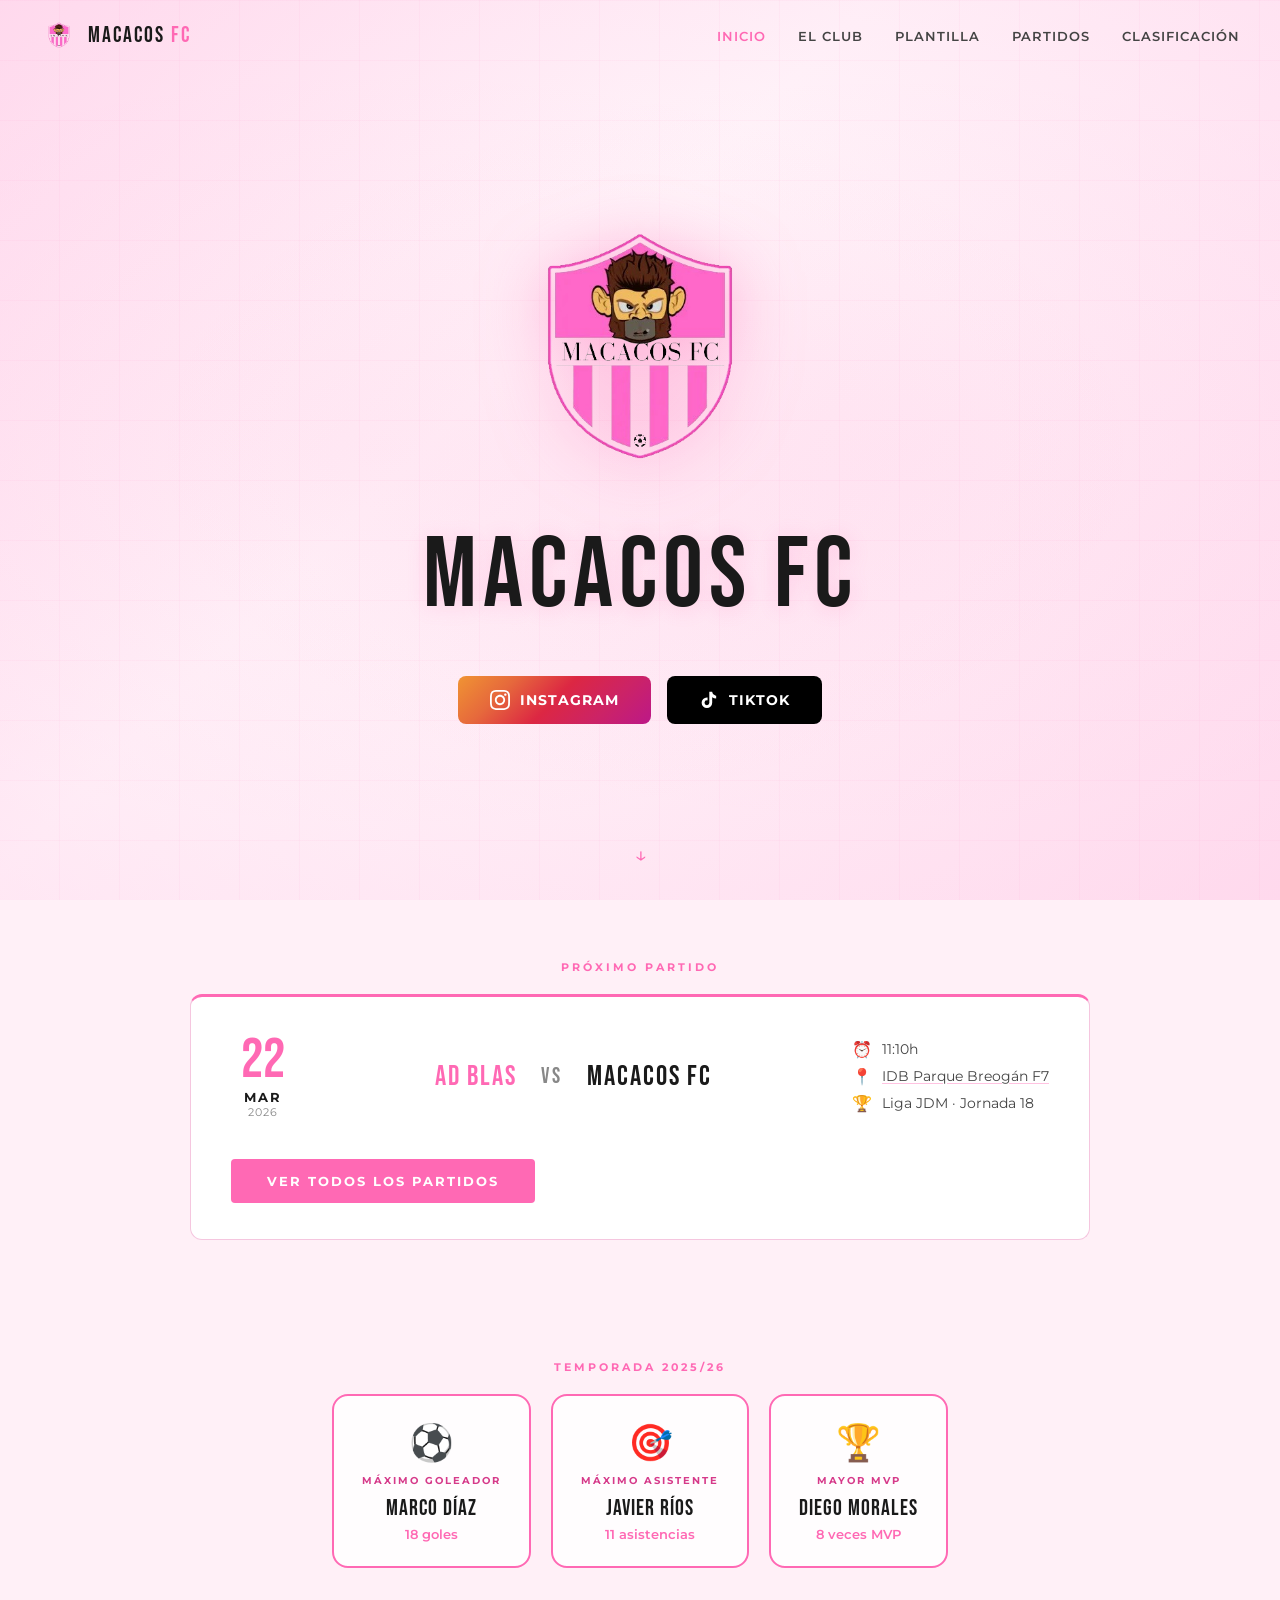
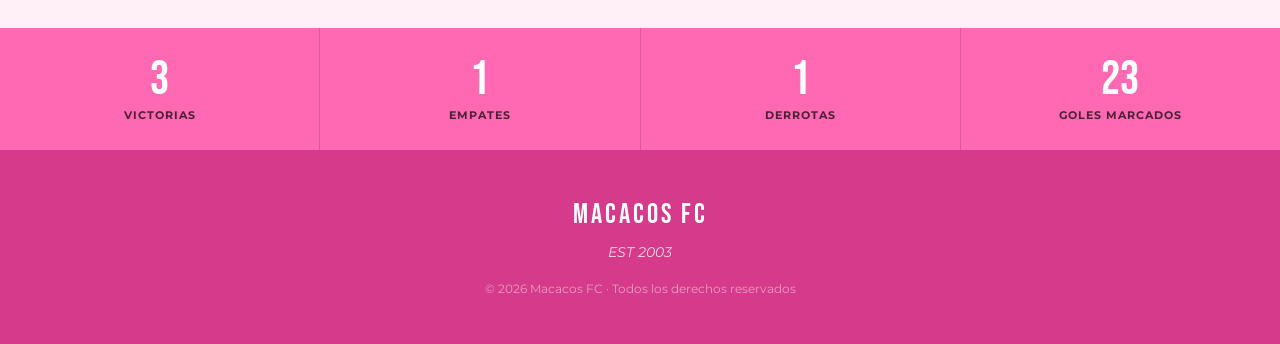
==== index.html @ 164810e3 "Add files via upload" ====
<!DOCTYPE html>
<html lang="es">
<head>
  <meta charset="UTF-8" />
  <meta name="viewport" content="width=device-width, initial-scale=1.0" />
  <title>Macacos FC</title>
  <link rel="icon" type="image/png" href="logo.png" />
  <link rel="stylesheet" href="styles.css" />
  <link href="https://fonts.googleapis.com/css2?family=Bebas+Neue&family=Montserrat:wght@400;600;700&display=swap" rel="stylesheet" />
</head>
<body>

  <!-- NAVBAR -->
  <nav class="navbar" id="navbar">
    <div class="nav-logo">
      <img src="logo.png" alt="Macacos FC" class="logo-icon-img" />
      <span class="logo-text">MACACOS <span>FC</span></span>
    </div>
    <ul class="nav-links" id="nav-links">
      <li><a href="index.html" class="active">Inicio</a></li>
      <li><a href="club.html">El Club</a></li>
      <li><a href="plantilla.html">Plantilla</a></li>
      <li><a href="partidos.html">Partidos</a></li>
      <li><a href="clasificacion.html">Clasificación</a></li>
    </ul>
    <button class="hamburger" id="hamburger">&#9776;</button>
  </nav>

  <!-- HERO -->
  <section class="hero" id="inicio">
    <div class="hero-overlay"></div>
    <div class="hero-content">
      <div class="hero-logo-wrap">
        <img src="logo.png" alt="Macacos FC" class="hero-logo-img" />
        <p class="hero-club-name">MACACOS FC</p>
      </div>
      <div class="hero-social">
        <a href="https://www.instagram.com/macacosfclub" target="_blank" class="social-hero-btn instagram">
          <svg xmlns="http://www.w3.org/2000/svg" width="20" height="20" viewBox="0 0 24 24" fill="currentColor"><path d="M12 2.163c3.204 0 3.584.012 4.85.07 3.252.148 4.771 1.691 4.919 4.919.058 1.265.069 1.645.069 4.849 0 3.205-.012 3.584-.069 4.849-.149 3.225-1.664 4.771-4.919 4.919-1.266.058-1.644.07-4.85.07-3.204 0-3.584-.012-4.849-.07-3.26-.149-4.771-1.699-4.919-4.92-.058-1.265-.07-1.644-.07-4.849 0-3.204.013-3.583.07-4.849.149-3.227 1.664-4.771 4.919-4.919 1.266-.057 1.645-.069 4.849-.069zm0-2.163c-3.259 0-3.667.014-4.947.072-4.358.2-6.78 2.618-6.98 6.98-.059 1.281-.073 1.689-.073 4.948 0 3.259.014 3.668.072 4.948.2 4.358 2.618 6.78 6.98 6.98 1.281.058 1.689.072 4.948.072 3.259 0 3.668-.014 4.948-.072 4.354-.2 6.782-2.618 6.979-6.98.059-1.28.073-1.689.073-4.948 0-3.259-.014-3.667-.072-4.947-.196-4.354-2.617-6.78-6.979-6.98-1.281-.059-1.69-.073-4.949-.073zm0 5.838c-3.403 0-6.162 2.759-6.162 6.162s2.759 6.163 6.162 6.163 6.162-2.759 6.162-6.163c0-3.403-2.759-6.162-6.162-6.162zm0 10.162c-2.209 0-4-1.79-4-4 0-2.209 1.791-4 4-4s4 1.791 4 4c0 2.21-1.791 4-4 4zm6.406-11.845c-.796 0-1.441.645-1.441 1.44s.645 1.44 1.441 1.44c.795 0 1.439-.645 1.439-1.44s-.644-1.44-1.439-1.44z"/></svg>
          Instagram
        </a>
        <a href="https://www.tiktok.com/@macacosfclub" target="_blank" class="social-hero-btn tiktok">
          <svg xmlns="http://www.w3.org/2000/svg" width="20" height="20" viewBox="0 0 24 24" fill="currentColor"><path d="M19.59 6.69a4.83 4.83 0 01-3.77-4.25V2h-3.45v13.67a2.89 2.89 0 01-2.88 2.5 2.89 2.89 0 01-2.89-2.89 2.89 2.89 0 012.89-2.89c.28 0 .54.04.79.1V9.01a6.27 6.27 0 00-.79-.05 6.34 6.34 0 00-6.34 6.34 6.34 6.34 0 006.34 6.34 6.34 6.34 0 006.33-6.34V8.69a8.18 8.18 0 004.78 1.52V6.75a4.85 4.85 0 01-1.01-.06z"/></svg>
          TikTok
        </a>
      </div>
    </div>
    <div class="hero-scroll">
      <span>↓</span>
    </div>
  </section>

  <!-- PRÓXIMO PARTIDO -->
  <section class="next-match-section">
    <div class="next-match-container">
      <p class="next-match-label">Próximo Partido</p>
      <div class="next-match-card">
        <div class="next-match-date-block">
          <span class="next-match-day">22</span>
          <span class="next-match-month">MAR</span>
          <span class="next-match-year">2026</span>
        </div>
        <div class="next-match-teams">
          <span class="next-team home">AD BLAS</span>
          <span class="next-match-vs">VS</span>
          <span class="next-team away">Macacos FC</span>
        </div>
        <div class="next-match-details">
          <div class="next-match-detail"><span>⏰</span><span>11:10h</span></div>
          <div class="next-match-detail"><span>📍</span><span><a href="https://www.google.com/maps/place/Campo+F%C3%BAtbol+Polideportivo+Breog%C3%A1n/@40.4372585,-3.6608093,348m/data=!3m1!1e3!4m6!3m5!1s0xd422f34eefb8aaf:0x224282bdee83c581!8m2!3d40.4375661!4d-3.6605818!16s%2Fg%2F11bwtdf81z?entry=ttu&g_ep=EgoyMDI2MDMxOC4wIKXMDSoASAFQAw%3D%3D" target="_blank" class="map-link">IDB Parque Breogán F7</a></span></div>
          <div class="next-match-detail"><span>🏆</span><span>Liga JDM · Jornada 18</span></div>
        </div>
        <a href="partidos.html" class="btn btn-primary">Ver todos los partidos</a>
      </div>
    </div>
  </section>

  <!-- CUADROS DE HONOR -->
  <section class="awards-section">
    <div class="next-match-container">
      <p class="next-match-label">Temporada 2025/26</p>
      <div class="hero-awards">
        <div class="award-card">
          <span class="award-icon">⚽</span>
          <p class="award-title">Máximo Goleador</p>
          <p class="award-name">Marco Díaz</p>
          <p class="award-stat">18 goles</p>
        </div>
        <div class="award-card">
          <span class="award-icon">🎯</span>
          <p class="award-title">Máximo Asistente</p>
          <p class="award-name">Javier Ríos</p>
          <p class="award-stat">11 asistencias</p>
        </div>
        <div class="award-card">
          <span class="award-icon">🏆</span>
          <p class="award-title">Mayor MVP</p>
          <p class="award-name">Diego Morales</p>
          <p class="award-stat">8 veces MVP</p>
        </div>
      </div>
    </div>
  </section>

  <!-- STATS BAR -->
  <section class="stats-bar">
    <div class="stat-item">
      <span class="stat-number" data-target="9">0</span>
      <span class="stat-label">Victorias</span>
    </div>
    <div class="stat-item">
      <span class="stat-number" data-target="3">0</span>
      <span class="stat-label">Empates</span>
    </div>
    <div class="stat-item">
      <span class="stat-number" data-target="3">0</span>
      <span class="stat-label">Derrotas</span>
    </div>
    <div class="stat-item">
      <span class="stat-number" data-target="55">0</span>
      <span class="stat-label">Goles Marcados</span>
    </div>
  </section>

  <!-- FOOTER -->
  <footer class="footer">
    <div class="footer-content">
      <div class="footer-logo">
        
        <span>MACACOS FC</span>
      </div>
      <p class="footer-slogan">EST 2003</p>
      <p class="footer-copy">&copy; 2026 Macacos FC · Todos los derechos reservados</p>
    </div>
  </footer>

  <script src="script.js"></script>
</body>
</html>
---- styles.css ----
/* ==========================================
   MACACOS FC - Estilos principales
   ========================================== */

:root {
  --green: #ff69b4;
  --green-dark: #d63a8a;
  --green-glow: rgba(255, 105, 180, 0.3);
  --black: #ffffff;
  --dark: #fff0f7;
  --dark2: #ffffff;
  --dark3: #f5c6df;
  --white: #1a1a1a;
  --gray: #888888;
  --gray-light: #444444;
  --font-title: 'Bebas Neue', sans-serif;
  --font-body: 'Montserrat', sans-serif;
}

* {
  margin: 0;
  padding: 0;
  box-sizing: border-box;
}

html {
  scroll-behavior: smooth;
}

body {
  background: var(--black);
  color: var(--white);
  font-family: var(--font-body);
  overflow-x: hidden;
}

/* ==========================================
   NAVBAR
   ========================================== */

.navbar {
  position: fixed;
  top: 0;
  left: 0;
  right: 0;
  z-index: 1000;
  display: flex;
  align-items: center;
  justify-content: space-between;
  padding: 16px 40px;
  background: transparent;
  transition: background 0.3s, padding 0.3s;
}

.navbar.scrolled {
  background: rgba(255, 255, 255, 0.97);
  padding: 10px 40px;
  border-bottom: 2px solid rgba(255, 105, 180, 0.3);
  backdrop-filter: blur(10px);
  box-shadow: 0 2px 20px rgba(255, 105, 180, 0.1);
}

.nav-logo {
  display: flex;
  align-items: center;
  gap: 10px;
  text-decoration: none;
  cursor: pointer;
}

.logo-icon {
  font-size: 28px;
}

.logo-icon-img {
  width: 38px;
  height: 38px;
  object-fit: contain;
  mix-blend-mode: multiply;
}

.logo-text {
  font-family: var(--font-title);
  font-size: 22px;
  letter-spacing: 2px;
  color: var(--white);
}

.logo-text span {
  color: var(--green);
}

.nav-links {
  display: flex;
  list-style: none;
  gap: 32px;
}

.nav-links a {
  color: var(--gray-light);
  text-decoration: none;
  font-size: 13px;
  font-weight: 600;
  letter-spacing: 1px;
  text-transform: uppercase;
  transition: color 0.2s;
}

.nav-links a:hover {
  color: var(--green);
}

.hamburger {
  display: none;
  background: none;
  border: none;
  color: var(--white);
  font-size: 26px;
  cursor: pointer;
}

/* ==========================================
   HERO
   ========================================== */

.hero {
  position: relative;
  height: 100vh;
  min-height: 600px;
  display: flex;
  align-items: center;
  justify-content: center;
  overflow: hidden;
  background: linear-gradient(135deg, #ffe0f0 0%, #fff5fa 40%, #ffe0f0 100%);
}

.hero::before {
  content: '';
  position: absolute;
  inset: 0;
  background:
    radial-gradient(ellipse at 30% 50%, rgba(255, 105, 180, 0.08) 0%, transparent 60%),
    radial-gradient(ellipse at 70% 50%, rgba(255, 105, 180, 0.05) 0%, transparent 60%);
}

/* Campo de fútbol decorativo */
.hero::after {
  content: '';
  position: absolute;
  inset: 0;
  background-image:
    repeating-linear-gradient(0deg, transparent, transparent 59px, rgba(255,105,180,0.05) 59px, rgba(255,105,180,0.05) 60px),
    repeating-linear-gradient(90deg, transparent, transparent 59px, rgba(255,105,180,0.05) 59px, rgba(255,105,180,0.05) 60px);
  pointer-events: none;
}

.hero-overlay {
  position: absolute;
  inset: 0;
  background: radial-gradient(ellipse at center, transparent 40%, rgba(255, 200, 230, 0.3) 100%);
}

.hero-content {
  position: relative;
  z-index: 2;
  text-align: center;
  padding: 0 20px;
}

.hero-logo-wrap {
  display: flex;
  flex-direction: column;
  align-items: center;
  margin-bottom: 40px;
}

.hero-logo-img {
  width: 340px;
  height: 340px;
  object-fit: contain;
  mix-blend-mode: multiply;
  filter: drop-shadow(0 6px 32px rgba(255, 105, 180, 0.5));
}

.hero-club-name {
  font-family: var(--font-title);
  font-size: clamp(48px, 10vw, 100px);
  letter-spacing: 6px;
  color: var(--white);
  margin-top: 0;
  text-shadow: 0 2px 20px rgba(255, 105, 180, 0.2);
}

.hero-social {
  display: flex;
  gap: 16px;
  justify-content: center;
  flex-wrap: wrap;
}

.awards-section {
  background: var(--dark);
  padding: 60px 20px;
}

.hero-awards {
  display: flex;
  gap: 20px;
  justify-content: center;
  flex-wrap: wrap;
  margin-top: 20px;
}

.award-card {
  background: rgba(255, 255, 255, 0.85);
  border: 2px solid var(--green);
  border-radius: 16px;
  padding: 24px 28px;
  text-align: center;
  min-width: 160px;
  backdrop-filter: blur(8px);
  transition: transform 0.2s, box-shadow 0.2s;
}

.award-card:hover {
  transform: translateY(-4px);
  box-shadow: 0 12px 32px rgba(255, 105, 180, 0.25);
}

.award-icon {
  font-size: 36px;
  display: block;
  margin-bottom: 10px;
}

.award-title {
  font-size: 10px;
  font-weight: 700;
  letter-spacing: 2px;
  text-transform: uppercase;
  color: var(--green-dark);
  margin-bottom: 8px;
}

.award-name {
  font-family: var(--font-title);
  font-size: 22px;
  letter-spacing: 1px;
  color: var(--white);
  margin-bottom: 4px;
}

.award-stat {
  font-size: 13px;
  font-weight: 600;
  color: var(--green);
}

.social-hero-btn {
  display: flex;
  align-items: center;
  gap: 10px;
  padding: 14px 32px;
  border-radius: 8px;
  font-family: var(--font-body);
  font-weight: 700;
  font-size: 14px;
  letter-spacing: 1px;
  text-decoration: none;
  text-transform: uppercase;
  transition: all 0.25s;
}

.social-hero-btn.instagram {
  background: linear-gradient(135deg, #f09433, #e6683c, #dc2743, #cc2366, #bc1888);
  color: #ffffff;
}

.social-hero-btn.tiktok {
  background: #000000;
  color: #ffffff;
}

.social-hero-btn:hover {
  transform: translateY(-3px);
  box-shadow: 0 8px 24px rgba(0,0,0,0.2);
}

.hero-subtitle {
  font-size: 13px;
  letter-spacing: 4px;
  text-transform: uppercase;
  color: var(--green);
  margin-bottom: 16px;
  font-weight: 600;
}

.hero-title {
  font-family: var(--font-title);
  font-size: clamp(72px, 14vw, 160px);
  line-height: 0.9;
  color: var(--white);
  letter-spacing: 4px;
  text-shadow: 0 0 60px rgba(255, 105, 180, 0.3);
}

.hero-slogan {
  font-size: 16px;
  color: var(--gray);
  margin: 24px 0 40px;
  letter-spacing: 2px;
  font-style: italic;
}

.hero-buttons {
  display: flex;
  gap: 16px;
  justify-content: center;
  flex-wrap: wrap;
}

.btn {
  padding: 14px 36px;
  border-radius: 4px;
  font-family: var(--font-body);
  font-weight: 700;
  font-size: 13px;
  letter-spacing: 2px;
  text-transform: uppercase;
  text-decoration: none;
  transition: all 0.25s;
  cursor: pointer;
  border: none;
  display: inline-block;
}

.btn-primary {
  background: var(--green);
  color: var(--black);
}

.btn-primary:hover {
  background: var(--green-dark);
  transform: translateY(-2px);
  box-shadow: 0 8px 24px rgba(255, 105, 180, 0.4);
}

.btn-outline {
  background: transparent;
  color: var(--white);
  border: 2px solid rgba(26,26,26,0.3);
}

.btn-outline:hover {
  border-color: var(--green);
  color: var(--green);
  transform: translateY(-2px);
}

.full-width {
  width: 100%;
}

.hero-scroll {
  position: absolute;
  bottom: 32px;
  left: 50%;
  transform: translateX(-50%);
  color: var(--green);
  font-size: 22px;
  animation: bounce 2s infinite;
  z-index: 2;
}

@keyframes bounce {
  0%, 100% { transform: translateX(-50%) translateY(0); }
  50% { transform: translateX(-50%) translateY(8px); }
}

/* ==========================================
   STATS BAR
   ========================================== */

.stats-bar {
  display: flex;
  justify-content: center;
  flex-wrap: wrap;
  gap: 0;
  background: var(--green);
  padding: 0;
}

.stat-item {
  display: flex;
  flex-direction: column;
  align-items: center;
  padding: 28px 48px;
  border-right: 1px solid rgba(0,0,0,0.15);
  flex: 1;
  min-width: 120px;
}

.stat-item:last-child {
  border-right: none;
}

.stat-number {
  font-family: var(--font-title);
  font-size: 48px;
  color: var(--black);
  line-height: 1;
}

.stat-label {
  font-size: 11px;
  font-weight: 700;
  letter-spacing: 1px;
  text-transform: uppercase;
  color: rgba(0,0,0,0.7);
  margin-top: 4px;
}

/* ==========================================
   SECCIONES GENERALES
   ========================================== */

.section {
  padding: 100px 20px;
}

.section-dark {
  background: var(--dark);
}

.container {
  max-width: 1200px;
  margin: 0 auto;
}

.section-title {
  font-family: var(--font-title);
  font-size: clamp(42px, 7vw, 72px);
  letter-spacing: 4px;
  text-align: center;
  margin-bottom: 60px;
  position: relative;
  color: var(--white);
}

.section-title::after {
  content: '';
  display: block;
  width: 60px;
  height: 4px;
  background: var(--green);
  margin: 12px auto 0;
  border-radius: 2px;
}

/* ==========================================
   SOBRE EL CLUB
   ========================================== */

.about-grid {
  display: grid;
  grid-template-columns: 1fr 300px;
  gap: 60px;
  align-items: center;
}

.about-text h3 {
  font-family: var(--font-title);
  font-size: 36px;
  letter-spacing: 2px;
  color: var(--green);
  margin-bottom: 20px;
}

.about-text p {
  color: var(--gray-light);
  line-height: 1.8;
  margin-bottom: 16px;
  font-size: 15px;
}

.about-text strong {
  color: var(--green);
}

.about-values {
  display: flex;
  gap: 16px;
  margin-top: 32px;
  flex-wrap: wrap;
}

.value-card {
  background: var(--dark2);
  border: 1px solid var(--dark3);
  border-radius: 8px;
  padding: 20px 24px;
  text-align: center;
  flex: 1;
  min-width: 90px;
  transition: border-color 0.2s;
}

.value-card:hover {
  border-color: var(--green);
}

.value-card span {
  font-size: 28px;
  display: block;
  margin-bottom: 8px;
}

.value-card p {
  font-size: 12px;
  font-weight: 700;
  letter-spacing: 1px;
  text-transform: uppercase;
  color: var(--gray-light);
  margin: 0;
}

.about-badge {
  display: flex;
  justify-content: center;
}

.badge-circle {
  width: 260px;
  height: 260px;
  border-radius: 50%;
  border: 3px solid var(--green);
  background: radial-gradient(circle at center, #fff0f7 0%, #ffd6eb 100%);
  display: flex;
  flex-direction: column;
  align-items: center;
  justify-content: center;
  box-shadow: 0 0 40px rgba(255, 105, 180, 0.2), inset 0 0 40px rgba(255, 105, 180, 0.05);
  transition: box-shadow 0.3s;
}

.badge-circle:hover {
  box-shadow: 0 0 60px rgba(255, 105, 180, 0.35), inset 0 0 40px rgba(255, 105, 180, 0.1);
}

.badge-emoji {
  font-size: 72px;
  display: block;
}

.badge-name {
  font-family: var(--font-title);
  font-size: 28px;
  letter-spacing: 4px;
  color: var(--white);
  margin-top: 8px;
}

.badge-year {
  font-size: 12px;
  color: var(--green);
  letter-spacing: 2px;
  margin-top: 4px;
}

.badge-logo-img {
  width: 220px;
  height: 220px;
  object-fit: contain;
  mix-blend-mode: multiply;
}

/* ==========================================
   PLANTILLA
   ========================================== */

.filter-buttons {
  display: flex;
  justify-content: center;
  gap: 12px;
  margin-bottom: 40px;
  flex-wrap: wrap;
}

.filter-btn {
  padding: 10px 24px;
  border: 2px solid var(--dark3);
  background: transparent;
  color: var(--gray);
  border-radius: 100px;
  font-family: var(--font-body);
  font-size: 12px;
  font-weight: 700;
  letter-spacing: 1px;
  text-transform: uppercase;
  cursor: pointer;
  transition: all 0.2s;
}

.filter-btn:hover,
.filter-btn.active {
  background: var(--green);
  border-color: var(--green);
  color: var(--black);
}

.players-grid {
  display: grid;
  grid-template-columns: repeat(auto-fill, minmax(200px, 1fr));
  gap: 20px;
}

.player-card {
  background: var(--dark2);
  border: 1px solid var(--dark3);
  border-radius: 12px;
  padding: 28px 20px;
  text-align: center;
  position: relative;
  transition: all 0.25s;
  cursor: default;
}

.player-card:hover {
  border-color: var(--green);
  transform: translateY(-4px);
  box-shadow: 0 12px 32px rgba(255, 105, 180, 0.15);
}

.player-card.hidden {
  display: none;
}

.player-number {
  position: absolute;
  top: 12px;
  right: 16px;
  font-family: var(--font-title);
  font-size: 32px;
  color: rgba(255, 105, 180, 0.2);
  line-height: 1;
}

.player-avatar {
  font-size: 48px;
  margin-bottom: 12px;
}

.player-info h4 {
  font-size: 15px;
  font-weight: 700;
  color: var(--white);
  margin-bottom: 8px;
}

.player-pos {
  display: inline-block;
  padding: 4px 12px;
  border-radius: 100px;
  font-size: 10px;
  font-weight: 700;
  letter-spacing: 1px;
  text-transform: uppercase;
}

.portero { background: rgba(155, 89, 182, 0.2); color: #9b59b6; }
.defensa { background: rgba(52, 152, 219, 0.2); color: #3498db; }
.centrocampista { background: rgba(255, 105, 180, 0.2); color: var(--green); }
.delantero { background: rgba(231, 76, 60, 0.2); color: #e74c3c; }

/* ==========================================
   PARTIDOS
   ========================================== */

.matches-tabs {
  display: flex;
  justify-content: center;
  gap: 0;
  margin-bottom: 40px;
  border: 2px solid var(--dark3);
  border-radius: 8px;
  overflow: hidden;
  width: fit-content;
  margin-left: auto;
  margin-right: auto;
}

.tab-btn {
  padding: 12px 40px;
  background: transparent;
  border: none;
  color: var(--gray);
  font-family: var(--font-body);
  font-size: 13px;
  font-weight: 700;
  letter-spacing: 1px;
  text-transform: uppercase;
  cursor: pointer;
  transition: all 0.2s;
}

.tab-btn.active {
  background: var(--green);
  color: var(--black);
}

.tab-content {
  display: none;
  flex-direction: column;
  gap: 16px;
}

.tab-content.active {
  display: flex;
}

.match-card {
  background: var(--dark2);
  border: 1px solid var(--dark3);
  border-radius: 12px;
  padding: 24px 32px;
  display: flex;
  align-items: center;
  gap: 32px;
  transition: border-color 0.2s;
}

.match-card:hover {
  border-color: rgba(255, 105, 180, 0.3);
}

.match-date {
  display: flex;
  flex-direction: column;
  align-items: center;
  min-width: 50px;
}

.match-day {
  font-family: var(--font-title);
  font-size: 36px;
  color: var(--green);
  line-height: 1;
}

.match-month {
  font-size: 11px;
  font-weight: 700;
  letter-spacing: 2px;
  color: var(--gray);
  text-transform: uppercase;
}

.match-teams {
  display: flex;
  align-items: center;
  gap: 20px;
  flex: 1;
  justify-content: center;
}

.team {
  font-size: 16px;
  font-weight: 700;
}

.team.home {
  text-align: right;
}

.team.away {
  text-align: left;
}

.match-vs {
  font-family: var(--font-title);
  font-size: 20px;
  color: var(--gray);
  letter-spacing: 2px;
}

.match-score {
  font-family: var(--font-title);
  font-size: 32px;
  color: var(--white);
  letter-spacing: 4px;
}

.match-info {
  display: flex;
  flex-direction: column;
  gap: 4px;
  font-size: 13px;
  color: var(--gray);
  min-width: 140px;
}

.result-badge {
  padding: 6px 16px;
  border-radius: 100px;
  font-size: 11px;
  font-weight: 700;
  letter-spacing: 1px;
  text-transform: uppercase;
  min-width: 80px;
  text-align: center;
}

.win-badge { background: rgba(255, 105, 180, 0.15); color: var(--green); }
.draw-badge { background: rgba(255, 193, 7, 0.15); color: #ffc107; }
.loss-badge { background: rgba(231, 76, 60, 0.15); color: #e74c3c; }

.match-card.win { border-left: 3px solid var(--green); }
.match-card.draw { border-left: 3px solid #ffc107; }
.match-card.loss { border-left: 3px solid #e74c3c; }

/* ==========================================
   CLASIFICACIÓN
   ========================================== */

.table-wrapper {
  overflow-x: auto;
  border-radius: 12px;
  border: 1px solid var(--dark3);
}

.standings-table {
  width: 100%;
  border-collapse: collapse;
  background: var(--dark2);
}

.standings-table th {
  background: var(--green);
  color: #ffffff !important;
  padding: 14px 16px;
  font-size: 11px;
  font-weight: 700;
  letter-spacing: 1px;
  text-transform: uppercase;
  color: var(--gray);
  text-align: center;
}

.standings-table th:nth-child(2) {
  text-align: left;
}

.standings-table td {
  padding: 14px 16px;
  font-size: 14px;
  text-align: center;
  border-bottom: 1px solid var(--dark3);
  color: var(--gray-light);
}

.standings-table td:nth-child(2) {
  text-align: left;
}

.standings-table tr:last-child td {
  border-bottom: none;
}

.highlight-row td {
  background: rgba(255, 105, 180, 0.12);
  font-weight: 700;
  color: var(--white);
}

.team-name {
  font-weight: 600;
}

.position {
  font-family: var(--font-title);
  font-size: 18px;
}

.top1 { color: #ffd700; }
.top2 { color: #c0c0c0; }
.top3 { color: #cd7f32; }

.pts {
  font-family: var(--font-title);
  font-size: 20px;
  color: var(--green) !important;
  font-weight: 700;
}

/* ==========================================
   CONTACTO
   ========================================== */

.contact-grid {
  display: grid;
  grid-template-columns: 1fr 1fr;
  gap: 60px;
  align-items: start;
}

.contact-info h3 {
  font-family: var(--font-title);
  font-size: 36px;
  letter-spacing: 2px;
  color: var(--green);
  margin-bottom: 16px;
}

.contact-info > p {
  color: var(--gray-light);
  line-height: 1.8;
  margin-bottom: 32px;
}

.contact-items {
  display: flex;
  flex-direction: column;
  gap: 16px;
  margin-bottom: 32px;
}

.contact-item {
  display: flex;
  align-items: center;
  gap: 16px;
}

.contact-item span {
  font-size: 22px;
  width: 40px;
  flex-shrink: 0;
}

.contact-item p {
  color: var(--gray-light);
  font-size: 15px;
  margin: 0;
}

.social-links {
  display: flex;
  gap: 12px;
}

.social-btn {
  padding: 10px 20px;
  border: 2px solid var(--dark3);
  border-radius: 8px;
  color: var(--gray-light);
  text-decoration: none;
  font-size: 12px;
  font-weight: 700;
  letter-spacing: 1px;
  text-transform: uppercase;
  transition: all 0.2s;
}

.social-btn:hover {
  border-color: var(--green);
  color: var(--green);
}

.contact-form {
  display: flex;
  flex-direction: column;
  gap: 16px;
}

.form-group input,
.form-group select,
.form-group textarea {
  width: 100%;
  background: var(--dark2);
  border: 1px solid var(--dark3);
  border-radius: 8px;
  padding: 14px 18px;
  color: var(--white);
  font-family: var(--font-body);
  font-size: 14px;
  transition: border-color 0.2s;
  outline: none;
  appearance: none;
}

.form-group input:focus,
.form-group select:focus,
.form-group textarea:focus {
  border-color: var(--green);
}

.form-group input::placeholder,
.form-group textarea::placeholder {
  color: var(--gray);
}

.form-group select option {
  background: var(--dark2);
  color: var(--white);
}

.form-group textarea {
  resize: vertical;
  min-height: 120px;
}

/* ==========================================
   FOOTER
   ========================================== */

.footer {
  background: var(--green-dark);
  border-top: none;
  padding: 48px 20px;
  text-align: center;
}

.footer-content {
  display: flex;
  flex-direction: column;
  align-items: center;
  gap: 12px;
}

.footer-logo {
  display: flex;
  align-items: center;
  gap: 10px;
  font-family: var(--font-title);
  font-size: 24px;
  letter-spacing: 3px;
  color: #ffffff;
}

.footer-logo span:first-child {
  font-size: 28px;
}

.footer-slogan {
  color: rgba(255,255,255,0.8);
  font-style: italic;
  font-size: 14px;
}

.footer-copy {
  color: rgba(255,255,255,0.5);
  font-size: 12px;
  margin-top: 8px;
}

/* ==========================================
   PRÓXIMO PARTIDO
   ========================================== */

.next-match-section {
  background: var(--dark);
  padding: 60px 20px;
}

.next-match-container {
  max-width: 900px;
  margin: 0 auto;
}

.next-match-label {
  font-size: 11px;
  font-weight: 700;
  letter-spacing: 3px;
  text-transform: uppercase;
  color: var(--green);
  margin-bottom: 20px;
  text-align: center;
}

.next-match-card {
  background: var(--dark2);
  border: 1px solid var(--dark3);
  border-top: 3px solid var(--green);
  border-radius: 12px;
  padding: 36px 40px;
  display: flex;
  align-items: center;
  gap: 40px;
  flex-wrap: wrap;
}

.next-match-date-block {
  display: flex;
  flex-direction: column;
  align-items: center;
  min-width: 64px;
}

.next-match-day {
  font-family: var(--font-title);
  font-size: 56px;
  color: var(--green);
  line-height: 1;
}

.next-match-month {
  font-size: 13px;
  font-weight: 700;
  letter-spacing: 2px;
  color: var(--white);
  text-transform: uppercase;
}

.next-match-year {
  font-size: 11px;
  color: var(--gray);
  letter-spacing: 1px;
}

.next-match-teams {
  display: flex;
  align-items: center;
  gap: 24px;
  flex: 1;
  justify-content: center;
}

.next-team {
  font-family: var(--font-title);
  font-size: 28px;
  letter-spacing: 2px;
  color: var(--white);
}

.next-team.home {
  color: var(--green);
}

.next-match-vs {
  font-family: var(--font-title);
  font-size: 22px;
  color: var(--gray);
  letter-spacing: 3px;
}

.next-match-details {
  display: flex;
  flex-direction: column;
  gap: 8px;
  min-width: 160px;
}

.next-match-detail {
  display: flex;
  align-items: center;
  gap: 10px;
  font-size: 14px;
  color: var(--gray-light);
}

.next-match-detail span:first-child {
  font-size: 16px;
  width: 20px;
}

.map-link {
  color: inherit;
  text-decoration: underline;
  text-decoration-color: rgba(255, 105, 180, 0.4);
  text-underline-offset: 2px;
  transition: color 0.2s;
}

.map-link:hover {
  color: var(--green);
  text-decoration-color: var(--green);
}

.source-link {
  text-align: center;
  margin-top: 20px;
  font-size: 12px;
  color: var(--gray);
}

.source-link a {
  color: var(--green);
  text-decoration: none;
  font-weight: 600;
}

.source-link a:hover {
  text-decoration: underline;
}

/* ==========================================
   PÁGINAS INTERIORES
   ========================================== */

.page-header {
  background: linear-gradient(135deg, #ffe0f0 0%, #fff5fa 40%, #ffe0f0 100%);
  padding: 120px 20px 60px;
  text-align: center;
  position: relative;
  overflow: hidden;
}

.page-header::before {
  content: '';
  position: absolute;
  inset: 0;
  background-image:
    repeating-linear-gradient(0deg, transparent, transparent 59px, rgba(255,105,180,0.05) 59px, rgba(255,105,180,0.05) 60px),
    repeating-linear-gradient(90deg, transparent, transparent 59px, rgba(255,105,180,0.05) 59px, rgba(255,105,180,0.05) 60px);
  pointer-events: none;
}

.page-header-title {
  font-family: var(--font-title);
  font-size: clamp(48px, 10vw, 100px);
  letter-spacing: 6px;
  color: var(--white);
  position: relative;
  z-index: 1;
  text-shadow: 0 2px 20px rgba(255,105,180,0.2);
}

.page-header-title::after {
  content: '';
  display: block;
  width: 60px;
  height: 4px;
  background: var(--green);
  margin: 12px auto 0;
  border-radius: 2px;
}

.page-section {
  padding-top: 0;
}

.nav-links a.active {
  color: var(--green) !important;
}

/* ==========================================
   TOAST NOTIFICATION
   ========================================== */

.toast {
  position: fixed;
  bottom: 32px;
  right: 32px;
  background: var(--green);
  color: var(--black);
  padding: 16px 28px;
  border-radius: 8px;
  font-weight: 700;
  font-size: 14px;
  z-index: 9999;
  transform: translateY(100px);
  opacity: 0;
  transition: all 0.3s;
}

.toast.show {
  transform: translateY(0);
  opacity: 1;
}

/* ==========================================
   RESPONSIVE
   ========================================== */

@media (max-width: 900px) {
  .about-grid {
    grid-template-columns: 1fr;
  }
  .about-badge {
    order: -1;
  }
  .contact-grid {
    grid-template-columns: 1fr;
  }
}

@media (max-width: 768px) {
  .navbar {
    padding: 16px 20px;
  }
  .nav-links {
    display: none;
    position: fixed;
    top: 60px;
    left: 0;
    right: 0;
    background: rgba(255,255,255,0.98);
    flex-direction: column;
    align-items: center;
    gap: 0;
    padding: 20px 0;
    border-bottom: 1px solid var(--dark3);
  }
  .nav-links.open {
    display: flex;
  }
  .nav-links li {
    width: 100%;
    text-align: center;
  }
  .nav-links a {
    display: block;
    padding: 16px;
  }
  .hamburger {
    display: block;
  }
  .stat-item {
    padding: 20px 24px;
  }
  .stat-number {
    font-size: 36px;
  }
  .match-card {
    flex-wrap: wrap;
    gap: 16px;
    padding: 20px;
  }
  .match-info {
    width: 100%;
  }
}

@media (max-width: 500px) {
  .hero-title {
    font-size: 64px;
  }
  .section {
    padding: 70px 16px;
  }
}
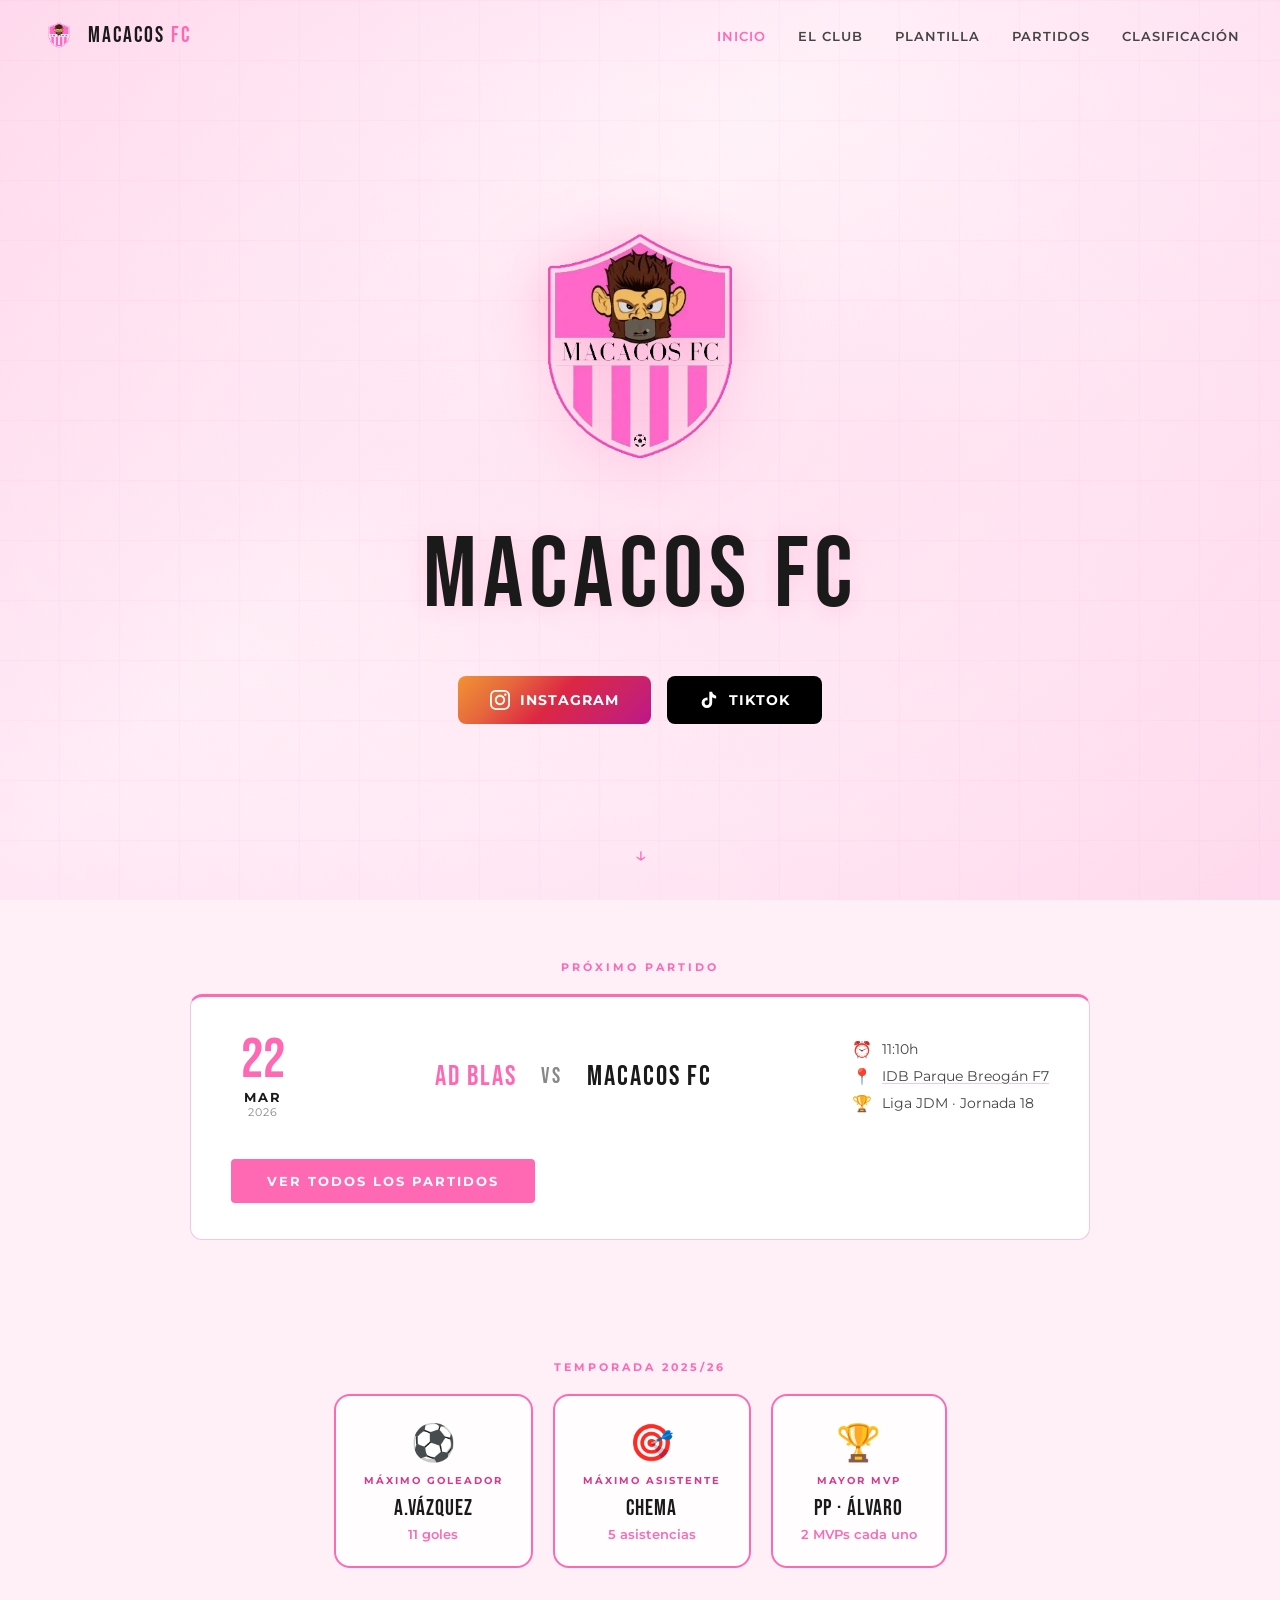
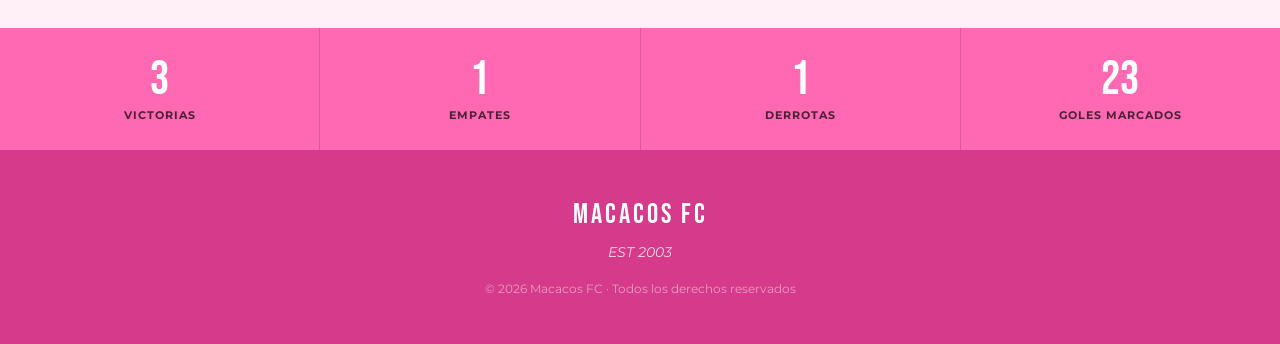
==== commit fe765903: "Add files via upload" ====
--- a/index.html
+++ b/index.html
@@ -83,20 +83,20 @@
         <div class="award-card">
           <span class="award-icon">⚽</span>
           <p class="award-title">Máximo Goleador</p>
-          <p class="award-name">Marco Díaz</p>
-          <p class="award-stat">18 goles</p>
+          <p class="award-name">A.Vázquez</p>
+          <p class="award-stat">11 goles</p>
         </div>
         <div class="award-card">
           <span class="award-icon">🎯</span>
           <p class="award-title">Máximo Asistente</p>
-          <p class="award-name">Javier Ríos</p>
-          <p class="award-stat">11 asistencias</p>
+          <p class="award-name">Chema</p>
+          <p class="award-stat">5 asistencias</p>
         </div>
         <div class="award-card">
           <span class="award-icon">🏆</span>
           <p class="award-title">Mayor MVP</p>
-          <p class="award-name">Diego Morales</p>
-          <p class="award-stat">8 veces MVP</p>
+          <p class="award-name">PP · Álvaro</p>
+          <p class="award-stat">2 MVPs cada uno</p>
         </div>
       </div>
     </div>
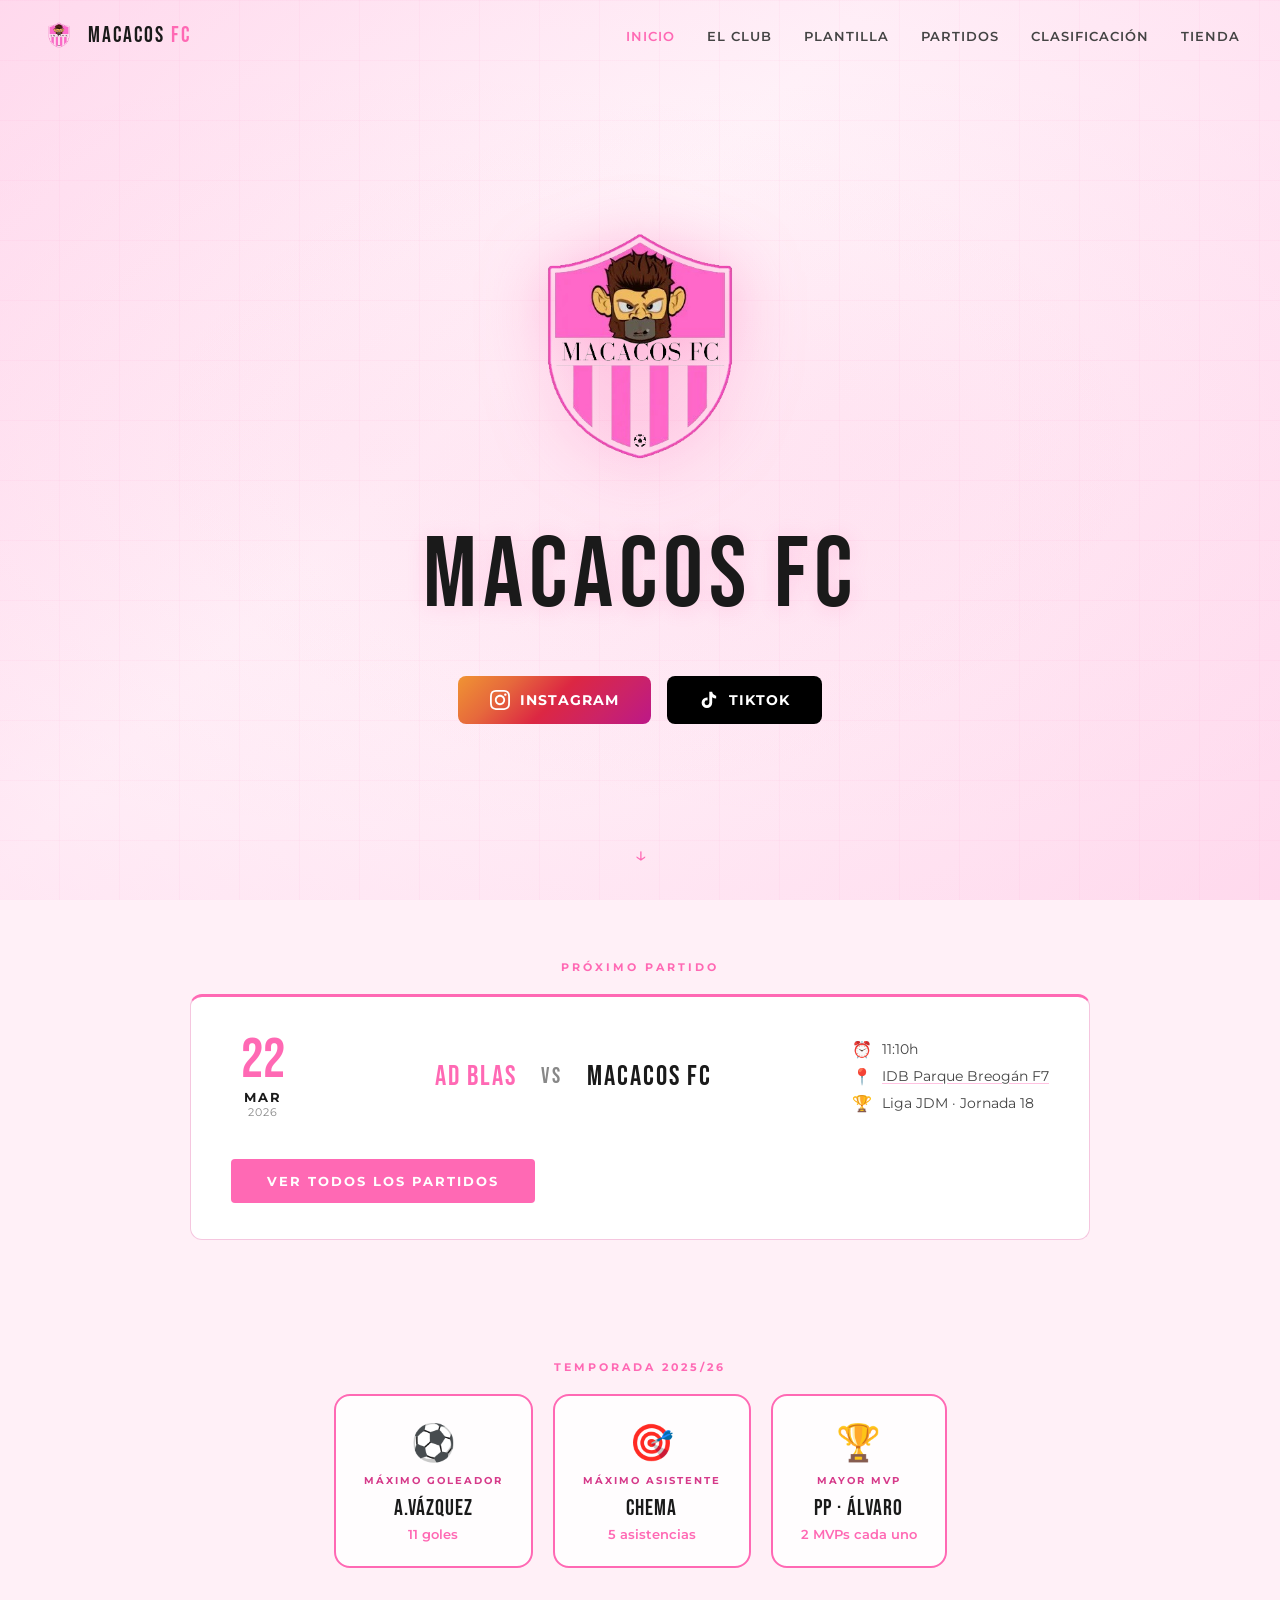
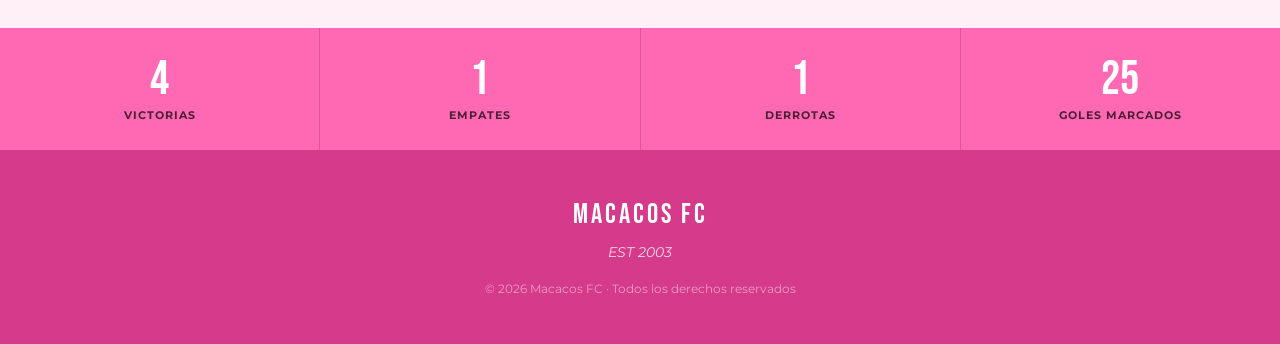
==== commit c4e3fa94: "Add files via upload" ====
--- a/index.html
+++ b/index.html
@@ -22,6 +22,7 @@
       <li><a href="plantilla.html">Plantilla</a></li>
       <li><a href="partidos.html">Partidos</a></li>
       <li><a href="clasificacion.html">Clasificación</a></li>
+      <li><a href="tienda.html">Tienda</a></li>
     </ul>
     <button class="hamburger" id="hamburger">&#9776;</button>
   </nav>
--- a/styles.css
+++ b/styles.css
@@ -1173,6 +1173,102 @@
 .map-link:hover {
   color: var(--green);
   text-decoration-color: var(--green);
+}
+
+/* ==========================================
+   TIENDA
+   ========================================== */
+
+.shop-grid {
+  display: grid;
+  grid-template-columns: repeat(auto-fill, minmax(300px, 1fr));
+  gap: 32px;
+  max-width: 800px;
+  margin: 0 auto;
+}
+
+.product-card {
+  background: var(--dark2);
+  border: 1px solid var(--dark3);
+  border-radius: 16px;
+  overflow: hidden;
+  transition: transform 0.25s, box-shadow 0.25s;
+}
+
+.product-card:hover {
+  transform: translateY(-6px);
+  box-shadow: 0 16px 40px rgba(255, 105, 180, 0.2);
+}
+
+.product-img-wrap {
+  position: relative;
+  background: linear-gradient(135deg, #ffe0f0, #fff5fa);
+  padding: 40px;
+  display: flex;
+  justify-content: center;
+  align-items: center;
+}
+
+.product-img {
+  width: 180px;
+  height: 180px;
+  object-fit: contain;
+  mix-blend-mode: multiply;
+}
+
+.product-badge {
+  position: absolute;
+  top: 16px;
+  left: 16px;
+  padding: 6px 14px;
+  border-radius: 100px;
+  font-size: 11px;
+  font-weight: 700;
+  letter-spacing: 1px;
+  text-transform: uppercase;
+}
+
+.product-badge.local {
+  background: var(--green);
+  color: #ffffff;
+}
+
+.product-badge.visitante {
+  background: var(--white);
+  color: #ffffff;
+  border: 2px solid var(--dark3);
+}
+
+.product-info {
+  padding: 24px;
+}
+
+.product-name {
+  font-family: var(--font-title);
+  font-size: 28px;
+  letter-spacing: 2px;
+  color: var(--white);
+  margin-bottom: 8px;
+}
+
+.product-desc {
+  font-size: 13px;
+  color: var(--gray);
+  margin-bottom: 16px;
+  line-height: 1.6;
+}
+
+.product-price {
+  font-family: var(--font-title);
+  font-size: 36px;
+  color: var(--green);
+  margin-bottom: 20px;
+}
+
+.product-btn {
+  width: 100%;
+  text-align: center;
+  display: block;
 }
 
 .source-link {
